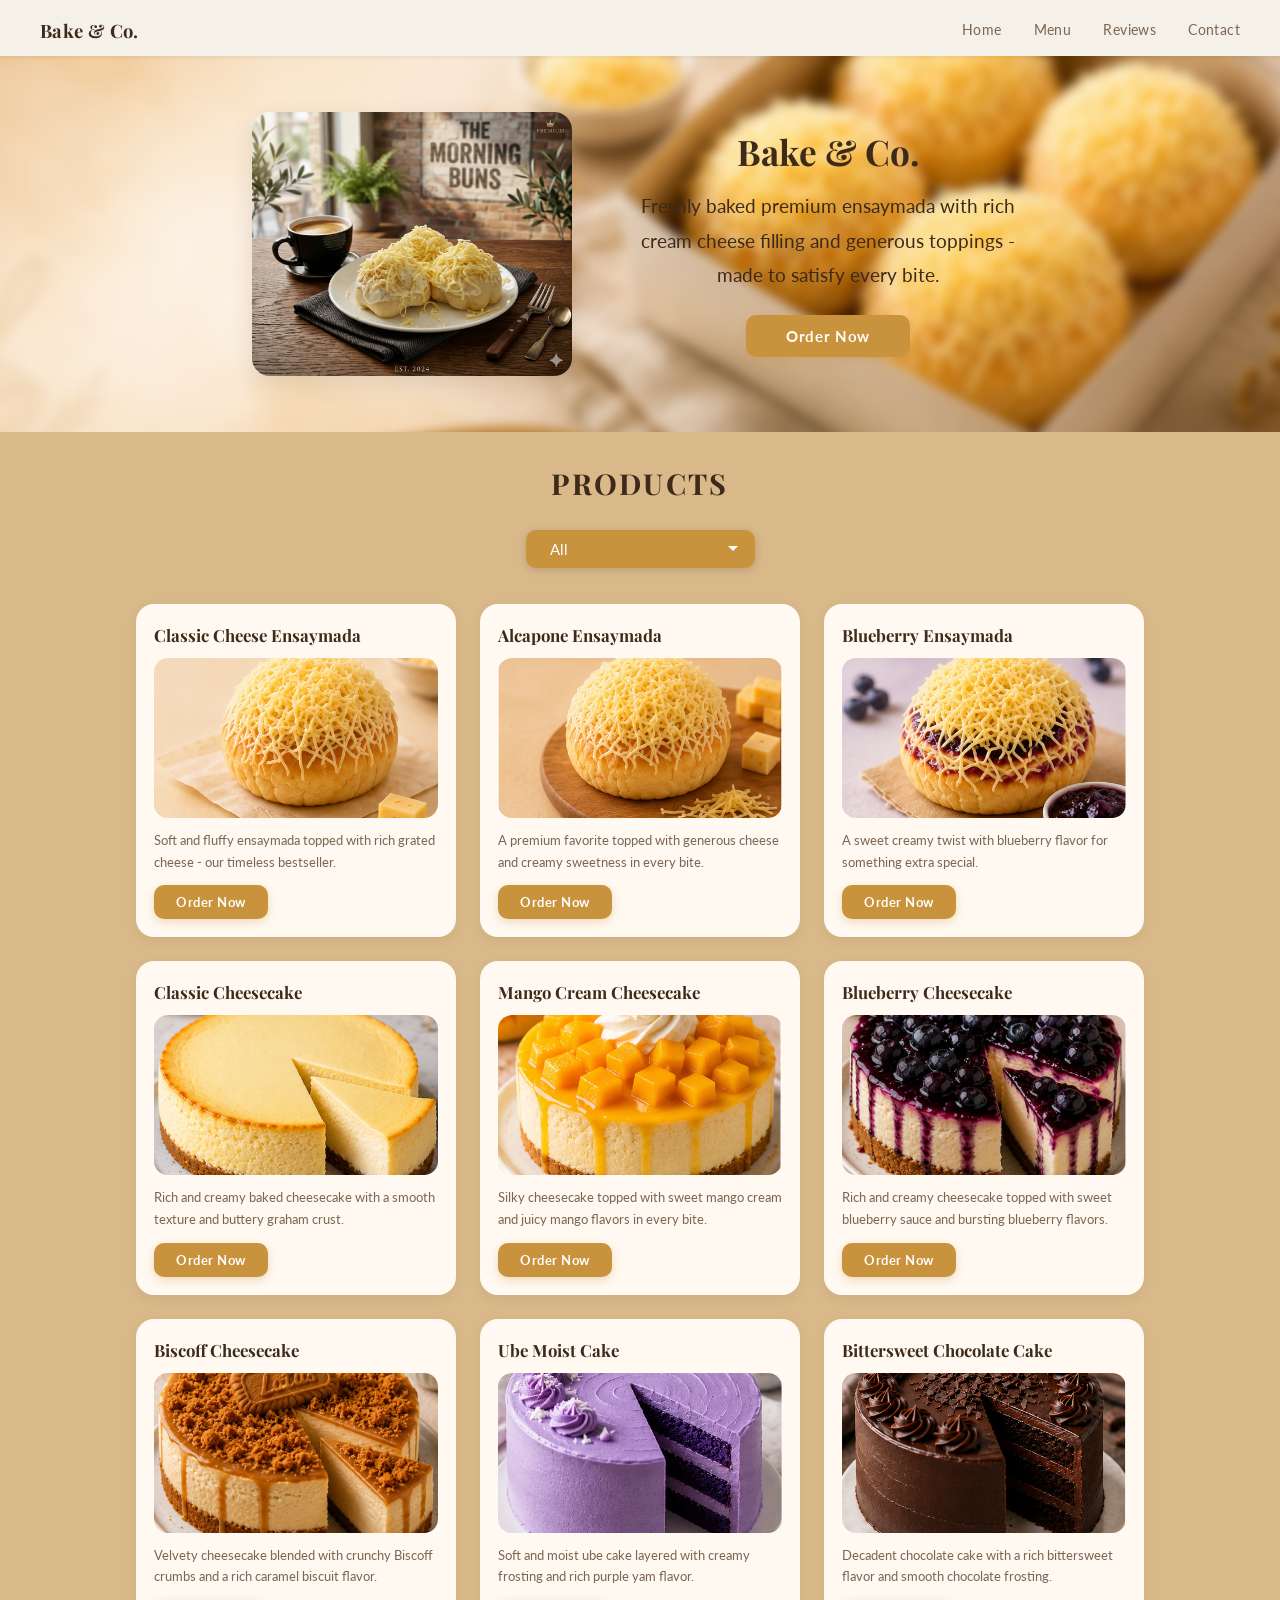
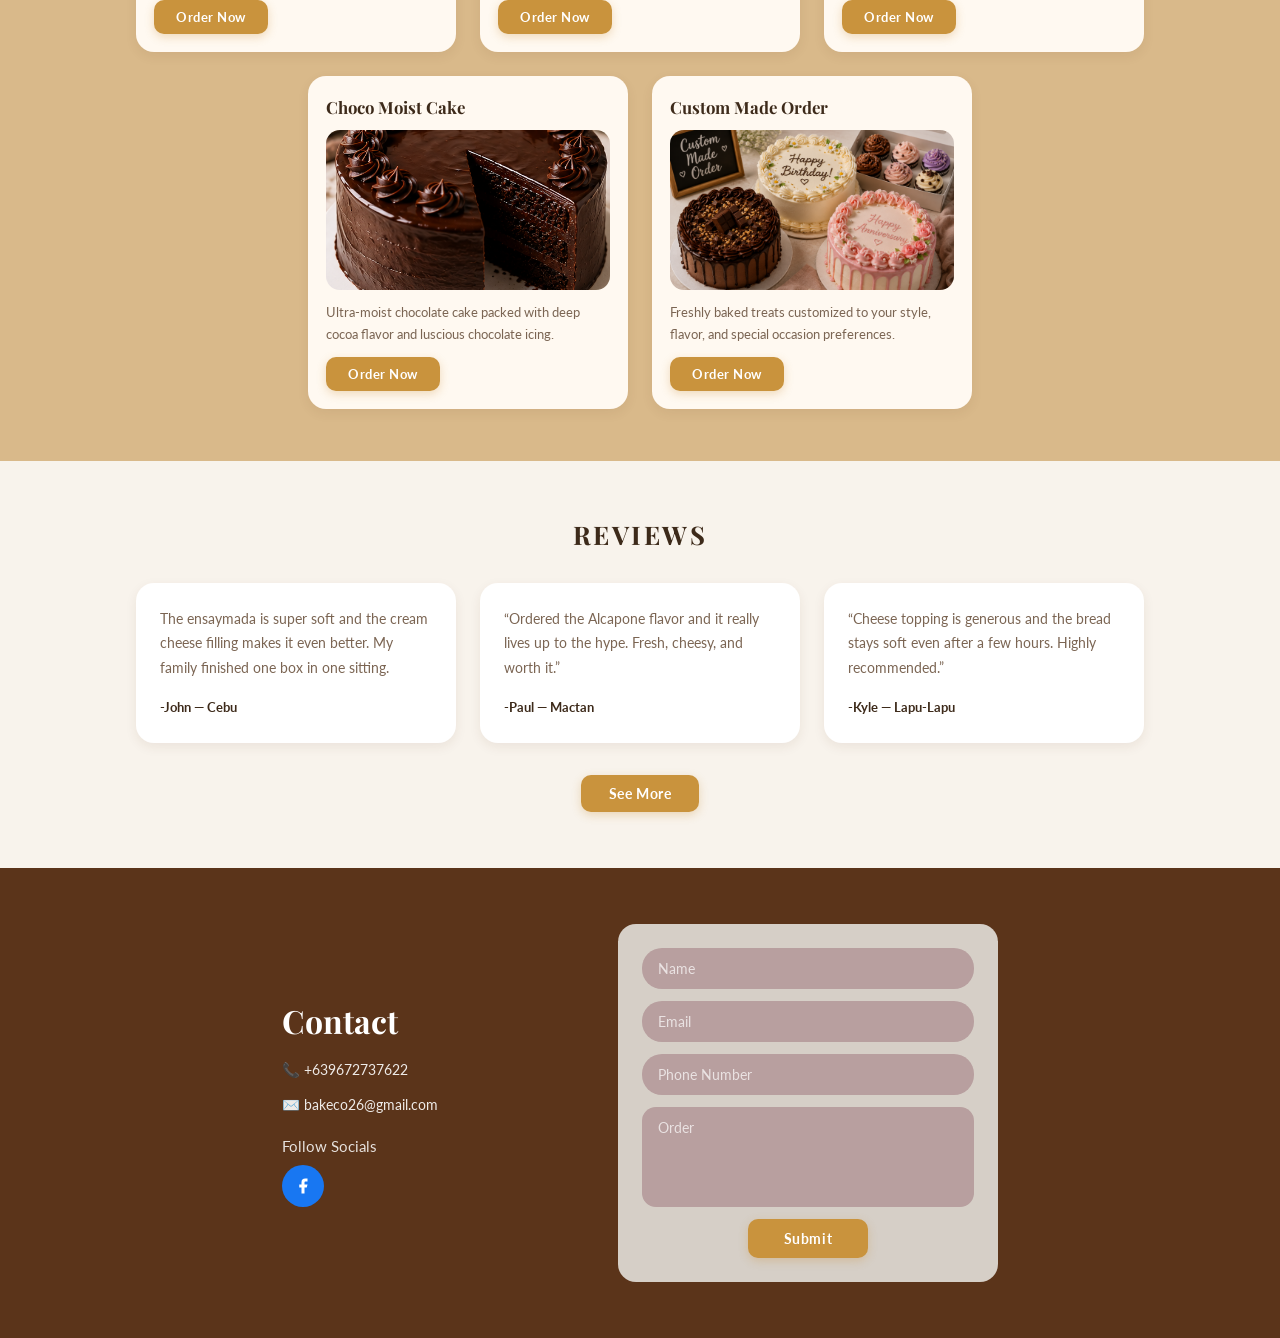
==== Front-End/index.html @ c80325d2 "Order system is now officially done and next thing to do is the admin page" ====
<!DOCTYPE html>
<html lang="en">
<head>
    <meta charset="UTF-8">
    <meta name="viewport" content="width=device-width, initial-scale=1.0">
    <link rel="stylesheet" href="../Front-End/src/styles/main-style.css">
    <title>Bake & Co.</title>
</head>
<body>
    <nav>
        <h1><a href="">Bake & Co.</a></h1>
        <ul id="navMenu">
            <li><a href="#main-section">Home</a></li>
            <li><a href="#products-section">Menu</a></li>
            <li><a href="#review-section">Reviews</a></li>
            <li><a href="#contact-section">Contact</a></li>
        </ul>
        <button class="nav-hamburger" id="navToggle" aria-label="Open menu">&#9776;</button>
    </nav>
    <div class="nav-overlay" id="navOverlay"></div>

    <section id="main-section" class="Hero">
        <div class="left-side">
            <img src="../Front-End/src/img/picture1.jpg" alt="Ensaimada-Bread">
        </div>
        <div class="right-side">
            <h1>Bake & Co.</h1>
            <p>Freshly baked premium ensaymada with rich cream cheese filling and generous toppings - made to satisfy every bite.</p>
            <button><a href="#contact-section">Order Now</a></button>
        </div>
    </section>

<section id="products-section" class="products">
<div class="tab"><h1>PRODUCTS</h1></div>

  <!-- Category Filter Buttons -->
<div class="category-filters">
  <select id="categorySelect">
    <option value="all">All</option>
    <option value="pastries">Sweet Breads / Pastries</option>
    <option value="cheese">Cheese Cakes</option>
    <option value="moist">Moist Cakes</option>
    <option value="custom-made">Custom Made Order</option>
    <!--- for future category
    <option value="breads">Breads</option>
    --->
  </select>
</div>

  <div class="products-inner">

    <!-- ENSAYMADA -->
    <div class="card" data-category="pastries">
      <h2>Classic Cheese Ensaymada</h2>
      <img src="../Front-End/src/img/product1.png" alt="Classic Cheese">
      <p>Soft and fluffy ensaymada topped with rich grated cheese - our timeless bestseller.</p>
      <button><a href="#contact-section">Order Now</a></button>
    </div>
    <div class="card" data-category="pastries">
      <h2>Alcapone Ensaymada</h2>
      <img src="../Front-End/src/img/product2.png" alt="Alcapone">
      <p>A premium favorite topped with generous cheese and creamy sweetness in every bite.</p>
      <button><a href="#contact-section">Order Now</a></button>
    </div>
    <div class="card" data-category="pastries">
      <h2>Blueberry Ensaymada</h2>
      <img src="../Front-End/src/img/product3.png" alt="Blueberry">
      <p>A sweet creamy twist with blueberry flavor for something extra special.</p>
      <button><a href="#contact-section">Order Now</a></button>
    </div>

    <!-- CHEESE CAKES -->
<div class="card" data-category="cheese">
  <h2>Classic Cheesecake</h2>
  <img src="../Front-End/src/img/product4.png" alt="Classic Cheesecake">
  <p>Rich and creamy baked cheesecake with a smooth texture and buttery graham crust.</p>
  <button><a href="#contact-section">Order Now</a></button>
</div>

<div class="card" data-category="cheese">
  <h2>Mango Cream Cheesecake</h2>
  <img src="../Front-End/src/img/product5.png" alt="Mango Cream Cheesecake">
  <p>Silky cheesecake topped with sweet mango cream and juicy mango flavors in every bite.</p>
  <button><a href="#contact-section">Order Now</a></button>
</div>

<div class="card" data-category="cheese">
  <h2>Blueberry Cheesecake</h2>
  <img src="../Front-End/src/img/product9.png" alt="Blueberry Cheesecake">
  <p>Rich and creamy cheesecake topped with sweet blueberry sauce and bursting blueberry flavors.</p>
  <button><a href="#contact-section">Order Now</a></button>
</div>

<div class="card" data-category="cheese">
  <h2>Biscoff Cheesecake</h2>
  <img src="../Front-End/src/img/product10.png" alt="Biscoff Cheesecake">
  <p>Velvety cheesecake blended with crunchy Biscoff crumbs and a rich caramel biscuit flavor.</p>
  <button><a href="#contact-section">Order Now</a></button>
</div>

<!-- MOIST CAKES -->
<div class="card" data-category="moist">
  <h2>Ube Moist Cake</h2>
  <img src="../Front-End/src/img/product6.png" alt="Ube Moist">
  <p>Soft and moist ube cake layered with creamy frosting and rich purple yam flavor.</p>
  <button><a href="#contact-section">Order Now</a></button>
</div>

<div class="card" data-category="moist">
  <h2>Bittersweet Chocolate Cake</h2>
  <img src="../Front-End/src/img/product7.png" alt="Bittersweet Chocolate">
  <p>Decadent chocolate cake with a rich bittersweet flavor and smooth chocolate frosting.</p>
  <button><a href="#contact-section">Order Now</a></button>
</div>

<div class="card" data-category="moist">
  <h2>Choco Moist Cake</h2>
  <img src="../Front-End/src/img/product8.png" alt="Choco Moist">
  <p>Ultra-moist chocolate cake packed with deep cocoa flavor and luscious chocolate icing.</p>
  <button><a href="#contact-section">Order Now</a></button>
</div>
    

<!-- CUSTOM MADE ORDER -->
<div class="card" data-category="custom-made">
    <h2>Custom Made Order</h2>
    <img src="../Front-End/src/img/product11.png" alt="Choco Chip">
    <p>Freshly baked treats customized to your style, flavor, and special occasion preferences.</p>
    <button><a href="#contact-section">Order Now</a></button>
</div>
    

    <!-- BREADS
    <div class="card" data-category="breads">
      <h2>Spanish Bread</h2>
      <img src="/src/img/bread1.png" alt="Spanish Bread">
      <p>Rolled soft bread filled with a sweet buttery breadcrumb filling inside.</p>
      <button><a href="#contact-section">Order Now</a></button>
    </div>
    <div class="card" data-category="breads">
      <h2>Tasty Loaf</h2>
      <img src="/src/img/bread2.png" alt="Tasty Loaf">
      <p>Soft white sandwich loaf, perfect for toasting or filling with your favorites.</p>
      <button><a href="#contact-section">Order Now</a></button>
    </div>
    <div class="card" data-category="breads">
      <h2>Monay</h2>
      <img src="/src/img/bread3.png" alt="Monay">
      <p>Dense, slightly sweet Filipino bread with a firm crust and soft interior.</p>
      <button><a href="#contact-section">Order Now</a></button>
    </div>
    <div class="card" data-category="breads">
      <h2>Pan de Coco</h2>
      <img src="/src/img/bread4.png" alt="Pan de Coco">
      <p>Soft rolls stuffed with sweetened shredded coconut filling — a classic treat.</p>
      <button><a href="#contact-section">Order Now</a></button>
    </div>
    <div class="card" data-category="breads">
      <h2>Putok</h2>
      <img src="/src/img/bread5.png" alt="Putok">
      <p>Star-shaped sugar-topped bread rolls with a slightly crispy sweet crust.</p>
      <button><a href="#contact-section">Order Now</a></button>
    </div>
    -->

  </div>
</section>

    <section id="review-section" class="reviews">
        <h1>Reviews</h1>
        <div class="reviews-inner">
            <div class="box">
                <p>The ensaymada is super soft and the cream cheese filling makes it even better. My family finished one box in one sitting.</p>
                <p>-John — Cebu</p>
            </div>
            <div class="box">
                <p>“Ordered the Alcapone flavor and it really lives up to the hype. Fresh, cheesy, and worth it.”</p>
                <p>-Paul — Mactan</p>
            </div>
            <div class="box">
                <p>“Cheese topping is generous and the bread stays soft even after a few hours. Highly recommended.”</p>
                <p>-Kyle — Lapu-Lapu</p>
            </div>
        </div>
        <button><a href="https://www.facebook.com/profile.php?id=61567567501151&sk=reviews_given">See More</a></button>
    </section>

    <section id="contact-section" class="contact">
        <div class="contact-info">
            <h2>Contact</h2>
            <p>📞 +639672737622</p>
            <p>✉️ bakeco26@gmail.com</p>
            <h3>Follow Socials</h3>
            <a href="https://www.facebook.com/profile.php?id=61567567501151" class="fb-icon">
                <svg xmlns="http://www.w3.org/2000/svg" width="18" height="18" viewBox="0 0 24 24" fill="white">
                    <path d="M18 2h-3a5 5 0 0 0-5 5v3H7v4h3v8h4v-8h3l1-4h-4V7a1 1 0 0 1 1-1h3z"/>
                </svg>
            </a>
        </div>

        <div class="contact-form-wrapper" >
            <form class="contact-form" method="POST">
                <input type="text"  name="name" placeholder="Name"/>
                <input type="email" name="email" placeholder="Email"/>
                <input type="number" name="number" placeholder="Phone Number"/>
                <textarea name="message" placeholder="Order" rows="4"></textarea>
                <button type="submit">Submit</button>
            </form>
        </div>
    </section>

    <script src="../Front-End/src/js/phone-nav-script.js"></script>
    <script src="../Front-End/src/js/multi-prod-script.js"></script>
    <script src="../Front-End/src/js/contact-script.js"></script>

</body>
</html>
---- Front-End/src/styles/main-style.css ----
/* ===== IMPORT FONTS ===== */
@import url('https://fonts.googleapis.com/css2?family=Playfair+Display:wght@400;600;700&family=Lato:wght@300;400;700&display=swap');

/* ===== CSS VARIABLES ===== */
:root {
  --nav-bg:        #F5F0E8;
  --hero-bg:       #E8D7BF;
  --products-bg:   #D9B98A;
  --reviews-bg:    #F8F3EC;
  --contact-bg:    #5B341A;
  --accent:        #C9933D;
  --accent-hover:  #A9742E;
  --white:         #FFFFFF;
  --card-bg:       #FFF9F1;
  --text-dark:     #3D2A1A;
  --text-muted:    #7B6553;
  --text-light:    #FDF8F1;
  --font-heading:  'Playfair Display', Georgia, serif;
  --font-body:     'Lato', sans-serif;
  --radius:        10px;
  --radius-lg:     18px;
  --shadow-sm:     0 4px 12px rgba(91,52,26,0.08);
  --shadow-md:     0 8px 24px rgba(91,52,26,0.14);
  --transition:    .28s ease;
}

/* ===== RESET ===== */
*, *::before, *::after {
  box-sizing: border-box;
  margin: 0;
  padding: 0;
  scroll-behavior: smooth;
}

body {
  background: var(--white);
  color: var(--text-dark);
  font-family: var(--font-body);
}

/* ============================================================
   NAV
   ============================================================ */
nav {
  background: var(--nav-bg);
  height: 56px;
  display: flex;
  align-items: center;
  justify-content: space-between;
  padding: 0 40px;
  box-shadow: 0 1px 5px rgba(0,0,0,.08);
  position: sticky;
  top: 0;
  z-index: 999;
}

nav h1 a {
  font-family: var(--font-heading);
  font-size: 1.15rem;
  font-weight: 700;
  color: var(--text-dark);
  text-decoration: none;
  letter-spacing: .02em;
}

nav ul {
  list-style: none;
  display: flex;
  gap: 32px;
}

nav ul li a {
  text-decoration: none;
  font-size: .85rem;
  color: var(--text-muted);
  letter-spacing: .03em;
  position: relative;
  transition: color var(--transition);
}

nav ul li a::after {
  content: '';
  position: absolute;
  bottom: -3px; left: 0;
  width: 0; height: 1.5px;
  background: var(--accent);
  transition: width var(--transition);
}

nav ul li a:hover { color: var(--accent); }
nav ul li a:hover::after { width: 100%; }

/* Hamburger — hidden on desktop */
.nav-hamburger {
  display: none;
  background: none;
  border: 1.5px solid var(--text-muted);
  border-radius: 6px;
  width: 36px;
  height: 36px;
  font-size: 1.1rem;
  cursor: pointer;
  color: var(--text-dark);
  align-items: center;
  justify-content: center;
  box-shadow: none;
  transition: background var(--transition);
}
.nav-hamburger:hover { background: rgba(0,0,0,0.06); transform: none; }

/* Overlay */
.nav-overlay {
  display: none;
  position: fixed;
  inset: 0;
  background: rgba(0,0,0,0.22);
  z-index: 998;
}
.nav-overlay.open { display: block; }

/* Close button — hidden by default */
.nav-close-item { display: none; }
#navClose { display: none; }

@keyframes slideIn {
  from { transform: translateX(100%); opacity: 0; }
  to   { transform: translateX(0);    opacity: 1; }
}

/* ============================================================
   SHARED BUTTON
   ============================================================ */
button {
  display: inline-block;
  background: var(--accent);
  color: var(--white);
  font-family: var(--font-body);
  font-size: .88rem;
  font-weight: 700;
  letter-spacing: .04em;
  padding: 10px 28px;
  border: none;
  border-radius: var(--radius);
  cursor: pointer;
  box-shadow: 0 3px 10px rgba(201,147,61,.30);
  transition: background var(--transition), transform var(--transition), box-shadow var(--transition);
}

button a {
  color: var(--white);
  text-decoration: none;
}

button:hover {
  background: var(--accent-hover);
  transform: translateY(-2px);
  box-shadow: 0 5px 16px rgba(169,116,46,.40);
}

button:active { transform: translateY(0); }

/* ============================================================
   HERO SECTION
   ============================================================ */
.Hero {
  position: relative;
  overflow: hidden;

  display: flex;
  flex-direction: row;
  align-items: center;
  justify-content: center;
  gap: 56px;
  padding: 56px 48px;
}

.Hero::before {
  content: "";
  position: absolute;
  inset: 0;
  background-image: url("../img/background.png");
  background-size: cover;
  background-position: center;
  filter: blur(5px);
  transform: scale(1.1);
  z-index: 0;
}

.Hero > * {
  position: relative;
  z-index: 1;
}

.Hero .left-side {
  flex-shrink: 0;
  width: 320px;
  border-radius: var(--radius-lg);
  overflow: hidden;
  box-shadow: var(--shadow-md);
}

.Hero .left-side img {
  width: 100%;
  height: 100%;
  display: block;
  object-fit: cover;
}

.Hero .right-side {
  max-width: 400px;
  display: flex;
  flex-direction: column;
  align-items: center;
  text-align: center;
  gap: 16px;
}

.Hero .right-side h1 {
  font-family: var(--font-heading);
  font-size: 2.2rem;
  font-weight: 700;
  color: var(--text-dark);
  line-height: 1.2;
}

.Hero .right-side p {
  font-size: 1.2rem;
  line-height: 1.8;
  color: var(--text-dark);
}

.Hero .right-side button {
  padding: 12px 40px;
  margin-top: 6px;
  font-size: .95rem;
}

/* ============================================================
   PRODUCTS SECTION
   ============================================================ */
.products {
  background: var(--products-bg);
  padding: 0 32px 52px;
  display: flex;
  flex-direction: column;
  align-items: center;
  gap: 28px;
}

.tab h1 {
  margin-top: 2rem;
  font-family: var(--font-heading);
  font-size: 1.8rem;
  font-weight: 700;
  letter-spacing: .08em;
  color: var(--text-dark);
}

.products-inner {
  display: flex;
  flex-direction: row;
  justify-content: center;
  gap: 24px;
  flex-wrap: wrap;
  width: 100%;
  max-width: 1040px;
}

.card {
  background: var(--card-bg);
  border-radius: var(--radius-lg);
  padding: 20px 18px 18px;
  box-shadow: var(--shadow-sm);
  display: flex;
  flex-direction: column;
  gap: 12px;
  flex: 1 1 260px;        /* auto-wraps when container is too narrow */
  max-width: 320px;
  transition: transform var(--transition), box-shadow var(--transition);
}

.card:hover {
  transform: translateY(-4px);
  box-shadow: var(--shadow-md);
}

.card img {
  width: 100%;
  height: 160px;
  object-fit: cover;
  border-radius: calc(var(--radius-lg) - 4px);
}

.card h2 {
  font-family: var(--font-heading);
  font-size: 1.05rem;
  font-weight: 700;
  color: var(--text-dark);
}

.card p {
  font-size: .82rem;
  line-height: 1.65;
  color: var(--text-muted);
  flex: 1;
}

.card button {
  align-self: flex-start;
  font-size: .82rem;
  padding: 9px 22px;
}

/* Category filter buttons */
.category-filters {
  display: flex;
  justify-content: center;
  margin-bottom: 8px;
}

#categorySelect {
  appearance: none;
  -webkit-appearance: none;
  background: var(--accent, #c8953a);
  color: #fff;
  border: none;
  border-radius: 10px;
  padding: 10px 48px 10px 24px;
  font-size: 0.95rem;
  font-family: var(--font-body);
  cursor: pointer;
  background-image: url("data:image/svg+xml,%3Csvg xmlns='http://www.w3.org/2000/svg' width='12' height='12' viewBox='0 0 12 12'%3E%3Cpath fill='white' d='M6 8L1 3h10z'/%3E%3C/svg%3E");
  background-repeat: no-repeat;
  background-position: right 16px center;
  outline: none;
  box-shadow: 0 2px 8px rgba(0,0,0,0.15);
  transition: background 0.2s;
}

.card.hidden {
  display: none;
}

#categorySelect:hover {
  background-color: var(--accent-dark, #b07d2e);
}

#categorySelect option {
  background: #fff;
  color: var(--text-dark, #333);
}

/* ============================================================
   REVIEWS SECTION
   ============================================================ */
.reviews {
  background: var(--reviews-bg);
  padding: 56px 24px;
  display: flex;
  flex-direction: column;
  align-items: center;
  gap: 32px;
}

.reviews h1 {
  font-family: var(--font-heading);
  font-size: 1.6rem;
  font-weight: 700;
  letter-spacing: .1em;
  text-transform: uppercase;
  color: var(--text-dark);
}

.reviews-inner {
  display: flex;
  flex-direction: row;
  gap: 24px;
  justify-content: center;
  flex-wrap: wrap;
  width: 100%;
  max-width: 1040px;
}

.box {
  background: var(--white);
  border-radius: var(--radius-lg);
  flex: 1 1 240px;        /* auto-wraps when container is too narrow */
  max-width: 320px;
  padding: 24px;
  box-shadow: var(--shadow-sm);
  display: flex;
  flex-direction: column;
  gap: 16px;
}

.box p {
  font-size: .85rem;
  line-height: 1.78;
  color: var(--text-muted);
}

.box p:last-child {
  font-weight: 700;
  font-size: .82rem;
  color: var(--text-dark);
  margin-top: auto;
}

/* ============================================================
   CONTACT SECTION
   ============================================================ */
.contact {
  width: 100%;
  background: var(--contact-bg);
  padding: 56px 48px;
  display: flex;
  justify-content: center;
  align-items: center;
  gap: 56px;
  flex-wrap: wrap;
}

.contact-info {
  flex: 1;
  min-width: 200px;
  max-width: 280px;
  color: var(--white);
  display: flex;
  flex-direction: column;
  gap: 10px;
}

.contact-info h2 {
  font-family: var(--font-heading);
  font-size: 2rem;
  font-weight: 700;
  margin-bottom: 6px;
}

.contact-info p {
  font-size: .9rem;
  line-height: 1.7;
  opacity: .9;
  display: flex;
  align-items: center;
  gap: 8px;
}

.contact-info h3 {
  font-family: var(--font-body);
  font-size: .95rem;
  font-weight: 400;
  margin-top: 10px;
  opacity: .85;
}

.fb-icon {
  width: 42px;
  height: 42px;
  border-radius: 50%;
  background: #1877f2;
  display: flex;
  justify-content: center;
  align-items: center;
  text-decoration: none;
  box-shadow: none;
  transition: background var(--transition), transform var(--transition);
}

.fb-icon:hover { background: #145dbf; transform: scale(1.1); }
.fb-icon svg { fill: white; }

.contact-form-wrapper {
  flex: 1;
  min-width: 260px;
  max-width: 380px;
  background: #d6cfc7;
  border-radius: var(--radius-lg);
  padding: 24px;
}

.contact-form {
  display: flex;
  flex-direction: column;
  gap: 12px;
}

.contact-form input,
.contact-form textarea {
  width: 100%;
  border: none;
  outline: none;
  background: #b89f9f;
  color: var(--white);
  padding: 12px 16px;
  border-radius: 20px;
  font-family: var(--font-body);
  font-size: .88rem;
  transition: background var(--transition), box-shadow var(--transition);
  resize: none;
}

.contact-form input::placeholder,
.contact-form textarea::placeholder { color: rgba(255,255,255,.7); }

.contact-form input:focus,
.contact-form textarea:focus {
  background: #c9aeae;
  box-shadow: 0 0 0 2px var(--accent);
}

.contact-form textarea {
  border-radius: 14px;
  height: 100px;
}

.contact-form button {
  align-self: center;
  padding: 11px 36px;
  font-size: .9rem;
}

/* ============================================================
   RESPONSIVE — TABLET (max-width: 860px)
   ============================================================ */
@media (max-width: 860px) {
  /* Hero stacks */
  .Hero {
    flex-direction: column;
    padding: 40px 32px;
    gap: 28px;
  }

  .Hero .left-side {
    width: 100%;
    max-width: 420px;
  }

  .Hero .right-side { max-width: 100%; }

  /* Products: flex: 1 1 260px handles wrapping automatically */
  .products { padding: 0 24px 40px; }

  /* Reviews: flex: 1 1 240px handles wrapping automatically */
  .reviews { padding: 40px 20px; }

  /* Contact stacks */
  .contact {
    flex-direction: column;
    padding: 40px 32px;
    gap: 32px;
    align-items: flex-start;
  }

  .contact-info { max-width: 100%; }
  .contact-form-wrapper { max-width: 100%; width: 100%; }
}

/* ============================================================
   RESPONSIVE — MOBILE (max-width: 480px)
   ============================================================ */
@media (max-width: 480px) {
  /* Nav */
  nav { padding: 0 18px; }
  .nav-hamburger { display: flex; }

  nav ul {
    display: none;
    flex-direction: column;
    gap: 0;
    position: fixed;
    top: 0; right: 0;
    height: 100dvh;
    width: 220px;
    background: var(--nav-bg);
    z-index: 999;
    padding: 16px 24px 24px;
    box-shadow: -4px 0 24px rgba(0,0,0,0.12);
    animation: slideIn 0.22s ease;
  }

  nav ul.open { display: flex; }

  nav ul li a {
    display: block;
    padding: 14px 0;
    font-size: 1rem;
    border-bottom: 1px solid rgba(0,0,0,0.06);
    color: var(--text-dark);
  }

  nav ul li:last-child a { border-bottom: none; }

  .nav-close-item {
    display: flex !important;
    justify-content: flex-end;
    padding: 4px 0 12px;
    border-bottom: 1px solid rgba(0,0,0,0.06);
    margin-bottom: 4px;
  }

  #navClose {
    display: flex !important;
    align-items: center;
    justify-content: center;
    background: none;
    border: 1.5px solid #aaa;
    border-radius: 6px;
    width: 32px;
    height: 32px;
    font-size: 1rem;
    cursor: pointer;
    color: var(--text-dark);
    box-shadow: none;
  }

  /* Hero */
  .Hero { padding: 32px 20px; gap: 20px; }
  .Hero .left-side { max-width: 100%; }
  .Hero .right-side h1 { font-size: 1.6rem; }

  /* Products — go full width per card */
  .products { padding: 0 16px 36px; }

  .card {
    flex: 1 1 100%;
    max-width: 100%;
  }

  .card button { width: 100%; text-align: center; }

  /* Reviews — go full width per box */
  .reviews { padding: 36px 16px; }

  .box {
    flex: 1 1 100%;
    max-width: 100%;
  }

  /* Contact */
  .contact { padding: 36px 20px; align-items: center; }
  .contact-info { min-width: unset; }
  .contact-form-wrapper { min-width: unset; }
}
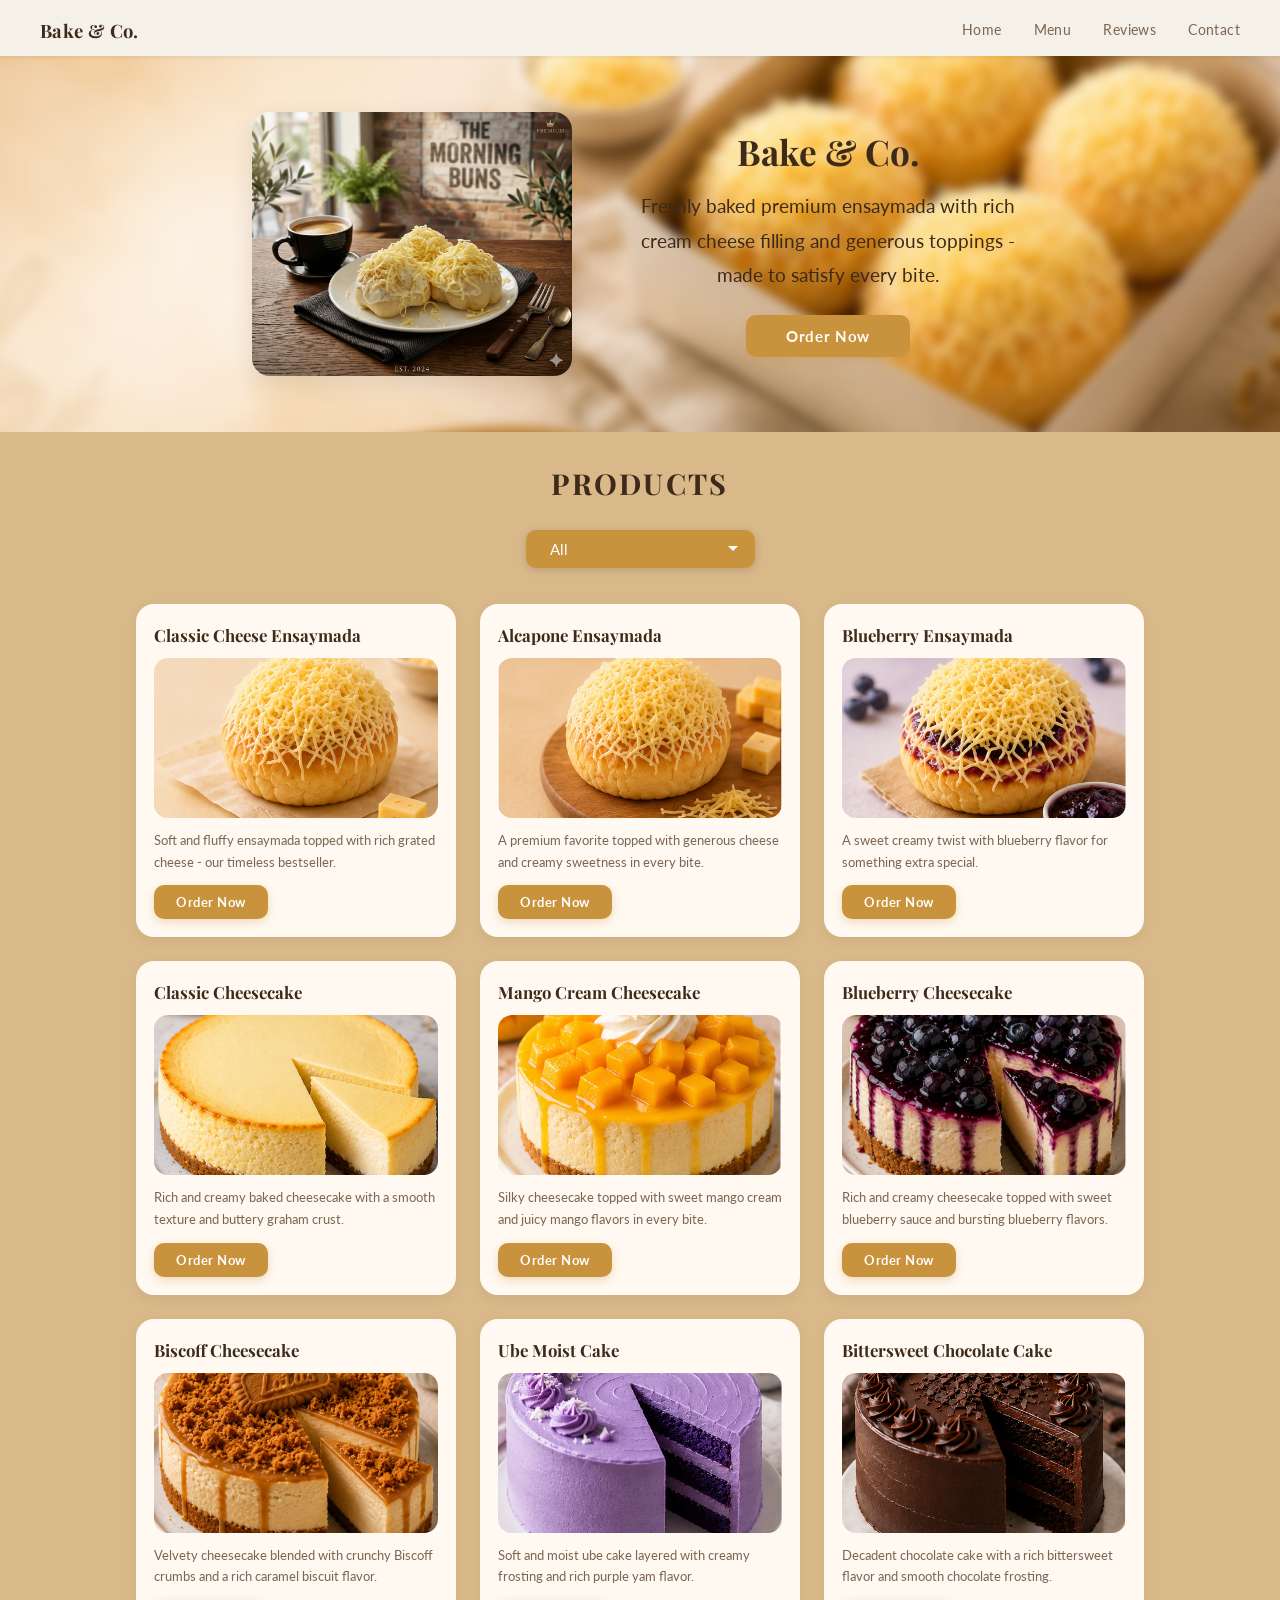
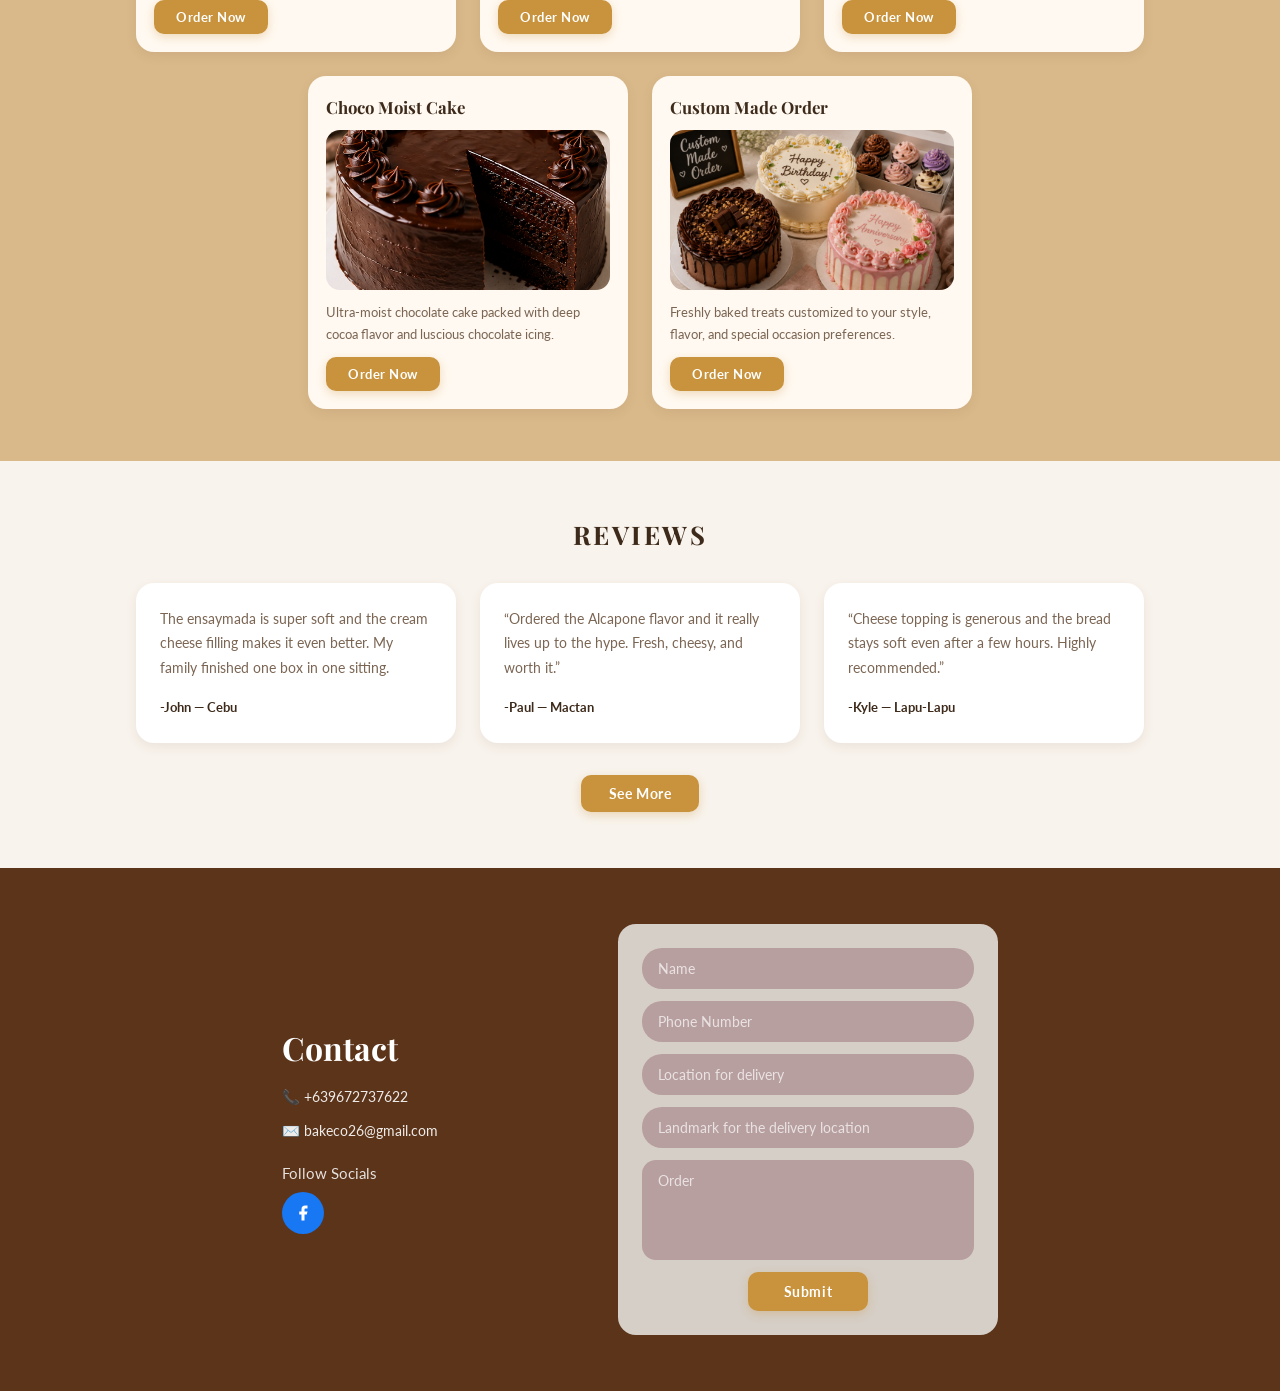
==== commit 9b760540: "Done admin page next feature to be add are updating products, details, and etc." ====
--- a/Front-End/index.html
+++ b/Front-End/index.html
@@ -201,17 +201,18 @@
         <div class="contact-form-wrapper" >
             <form class="contact-form" method="POST">
                 <input type="text"  name="name" placeholder="Name"/>
-                <input type="email" name="email" placeholder="Email"/>
-                <input type="number" name="number" placeholder="Phone Number"/>
+                <input type="tel" name="number" placeholder="Phone Number"/>
+                <input type="text" name="address" placeholder="Location for delivery"/>
+                <input type="text" name="landmark" placeholder="Landmark for the delivery location">
                 <textarea name="message" placeholder="Order" rows="4"></textarea>
                 <button type="submit">Submit</button>
             </form>
         </div>
     </section>
 
-    <script src="../Front-End/src/js/phone-nav-script.js"></script>
-    <script src="../Front-End/src/js/multi-prod-script.js"></script>
-    <script src="../Front-End/src/js/contact-script.js"></script>
+    <script src="../Front-End/src/js/landing-page/phone-nav-script.js"></script>
+    <script src="../Front-End/src/js/landing-page/multi-prod-script.js"></script>
+    <script src="../Front-End/src/js/landing-page/contact-script.js"></script>
 
 </body>
 </html>
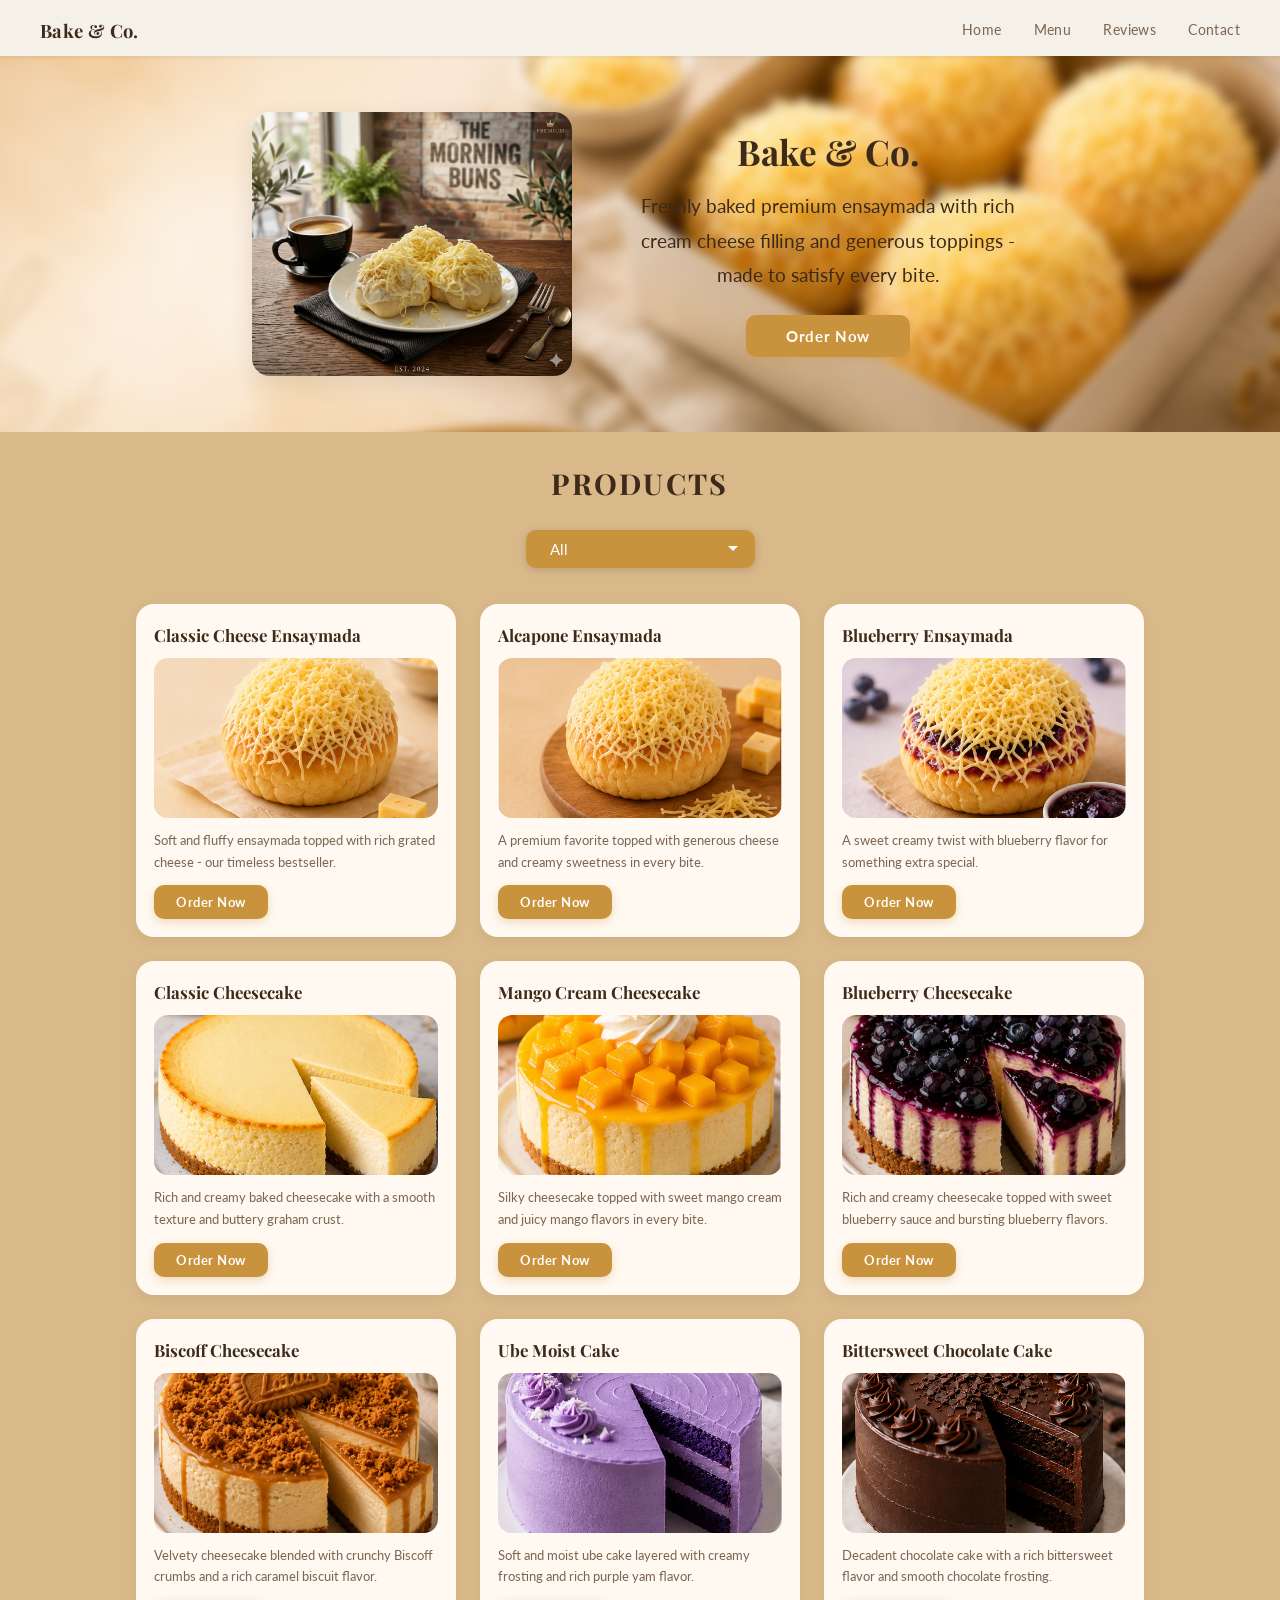
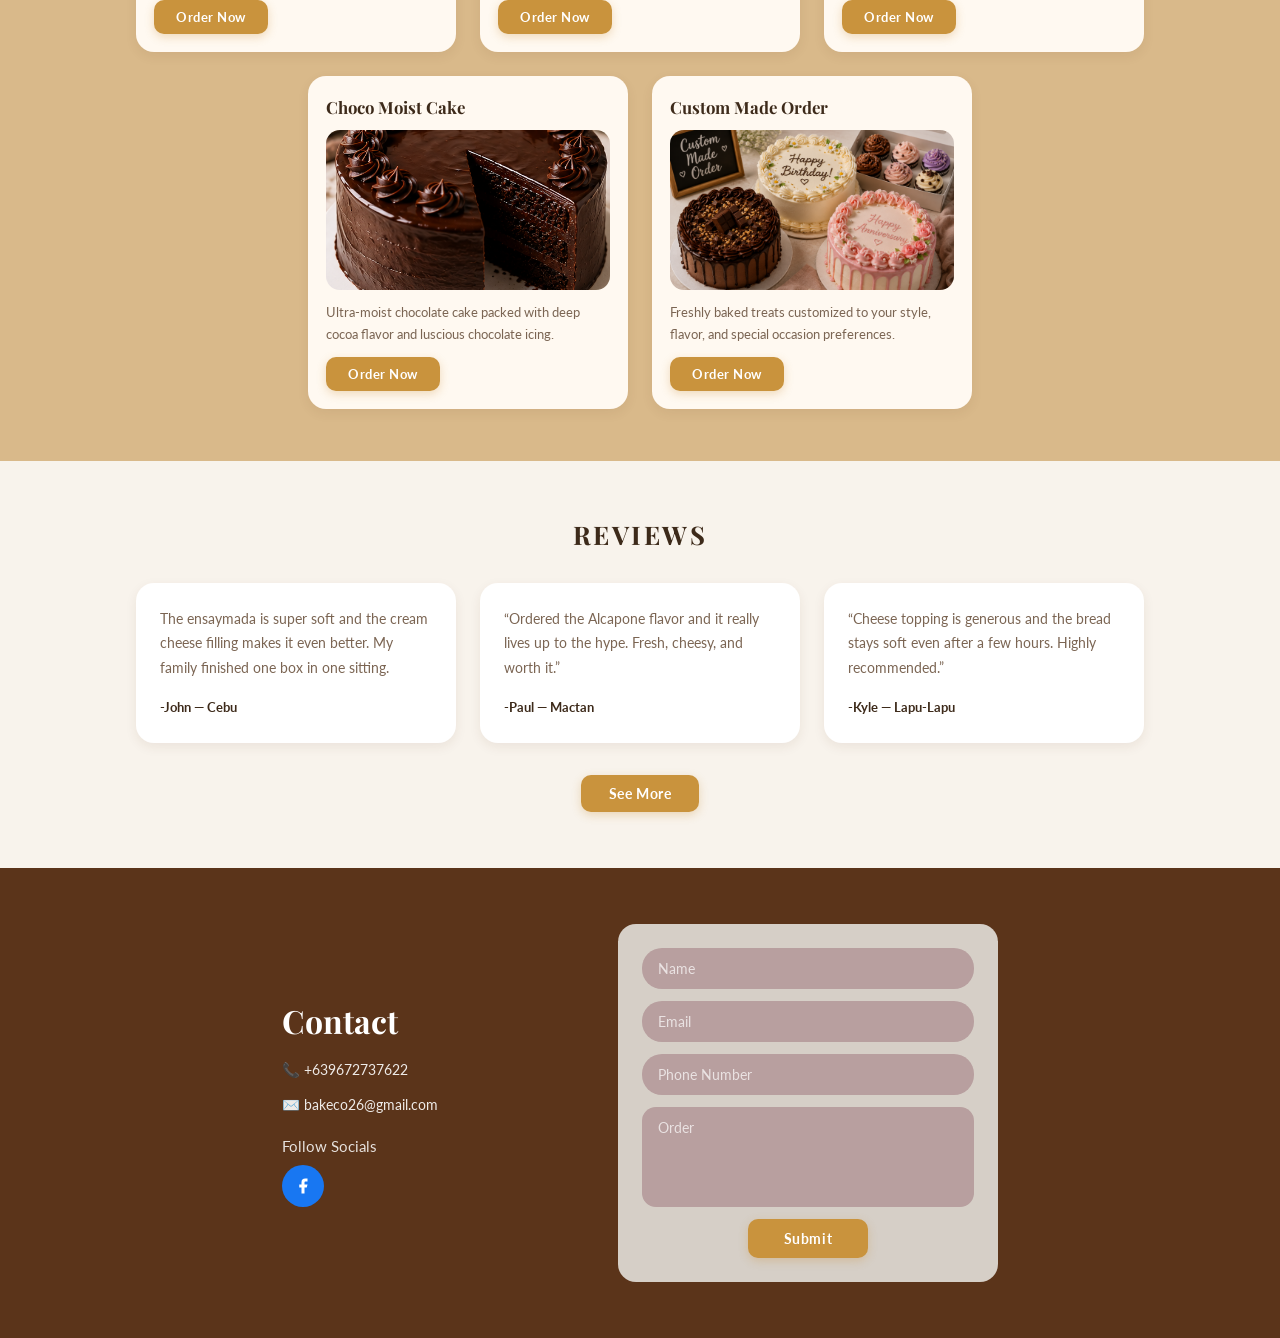
==== commit 4f7ce5d5: "Merge pull request #15 from Derkergaming20/Dexter-Branch Order Sytem Feature" ====
--- a/Front-End/index.html
+++ b/Front-End/index.html
@@ -201,18 +201,17 @@
         <div class="contact-form-wrapper" >
             <form class="contact-form" method="POST">
                 <input type="text"  name="name" placeholder="Name"/>
-                <input type="tel" name="number" placeholder="Phone Number"/>
-                <input type="text" name="address" placeholder="Location for delivery"/>
-                <input type="text" name="landmark" placeholder="Landmark for the delivery location">
+                <input type="email" name="email" placeholder="Email"/>
+                <input type="number" name="number" placeholder="Phone Number"/>
                 <textarea name="message" placeholder="Order" rows="4"></textarea>
                 <button type="submit">Submit</button>
             </form>
         </div>
     </section>
 
-    <script src="../Front-End/src/js/landing-page/phone-nav-script.js"></script>
-    <script src="../Front-End/src/js/landing-page/multi-prod-script.js"></script>
-    <script src="../Front-End/src/js/landing-page/contact-script.js"></script>
+    <script src="../Front-End/src/js/phone-nav-script.js"></script>
+    <script src="../Front-End/src/js/multi-prod-script.js"></script>
+    <script src="../Front-End/src/js/contact-script.js"></script>
 
 </body>
 </html>
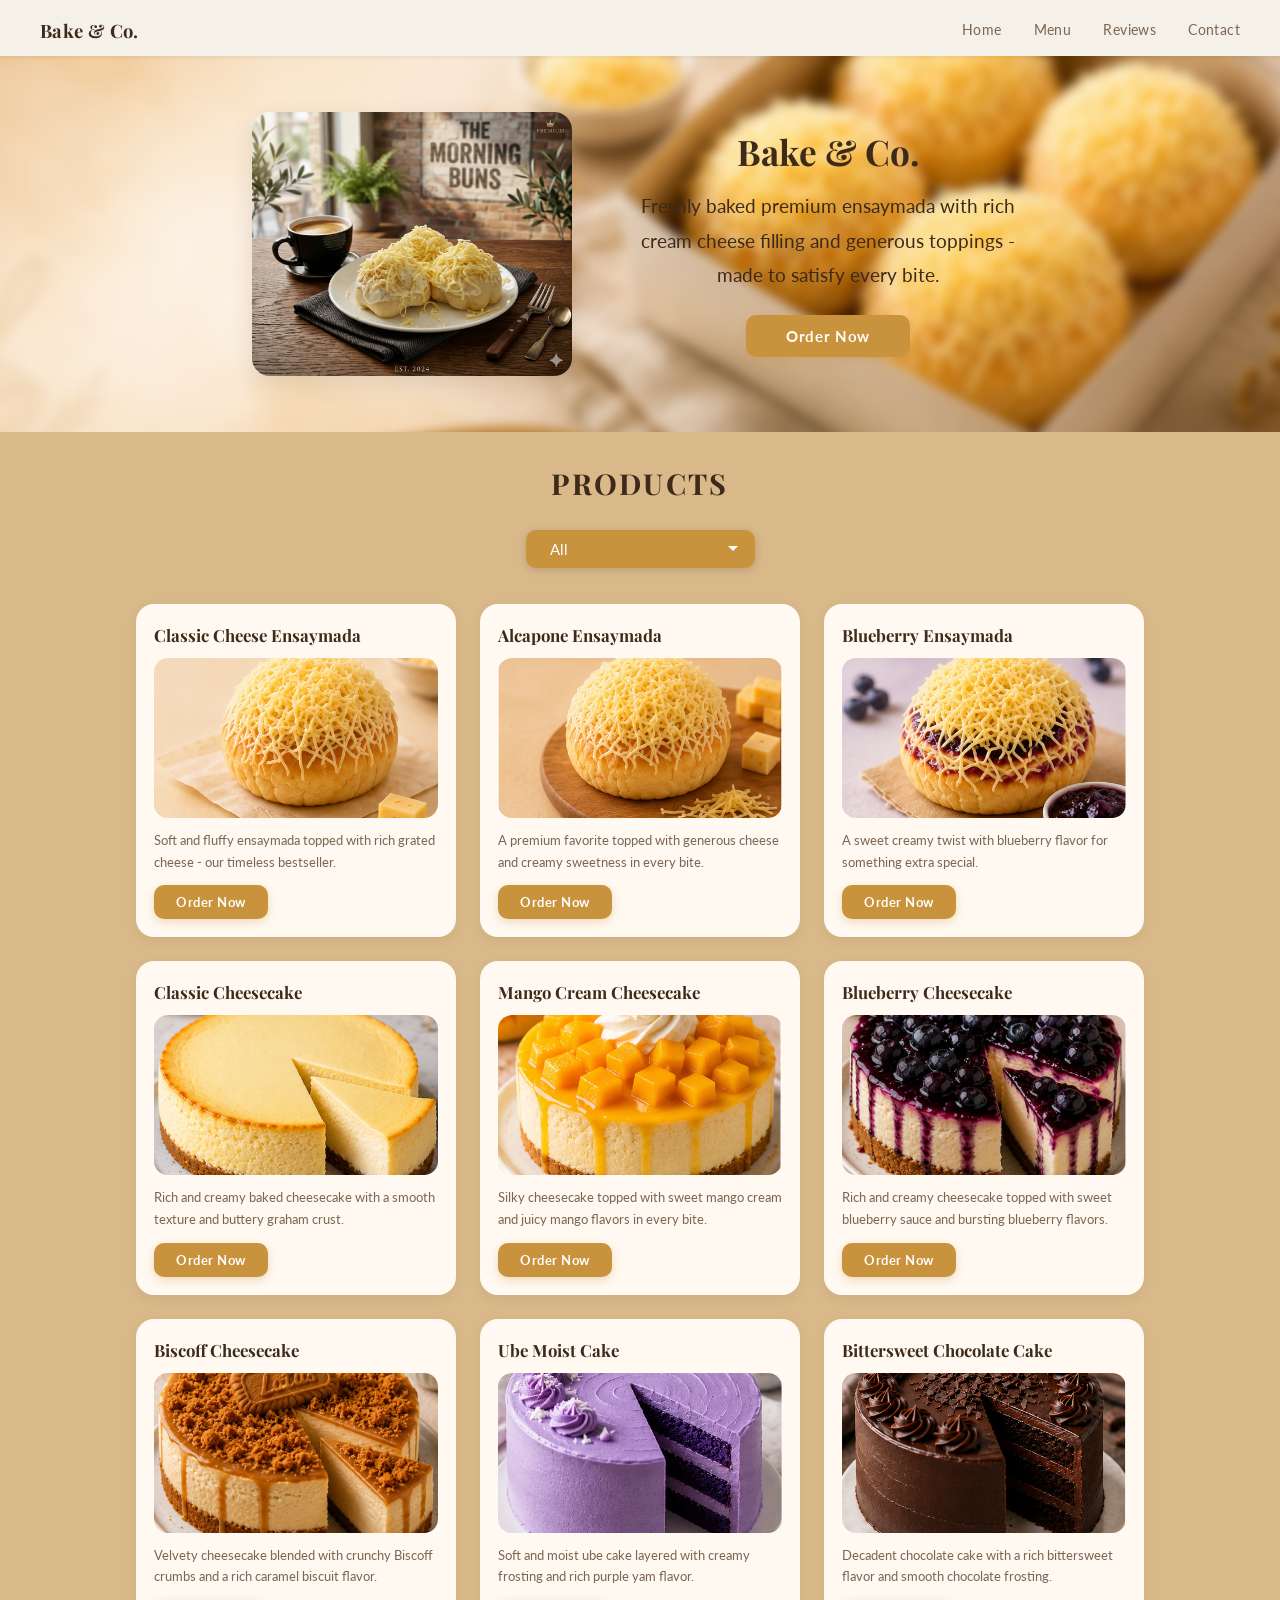
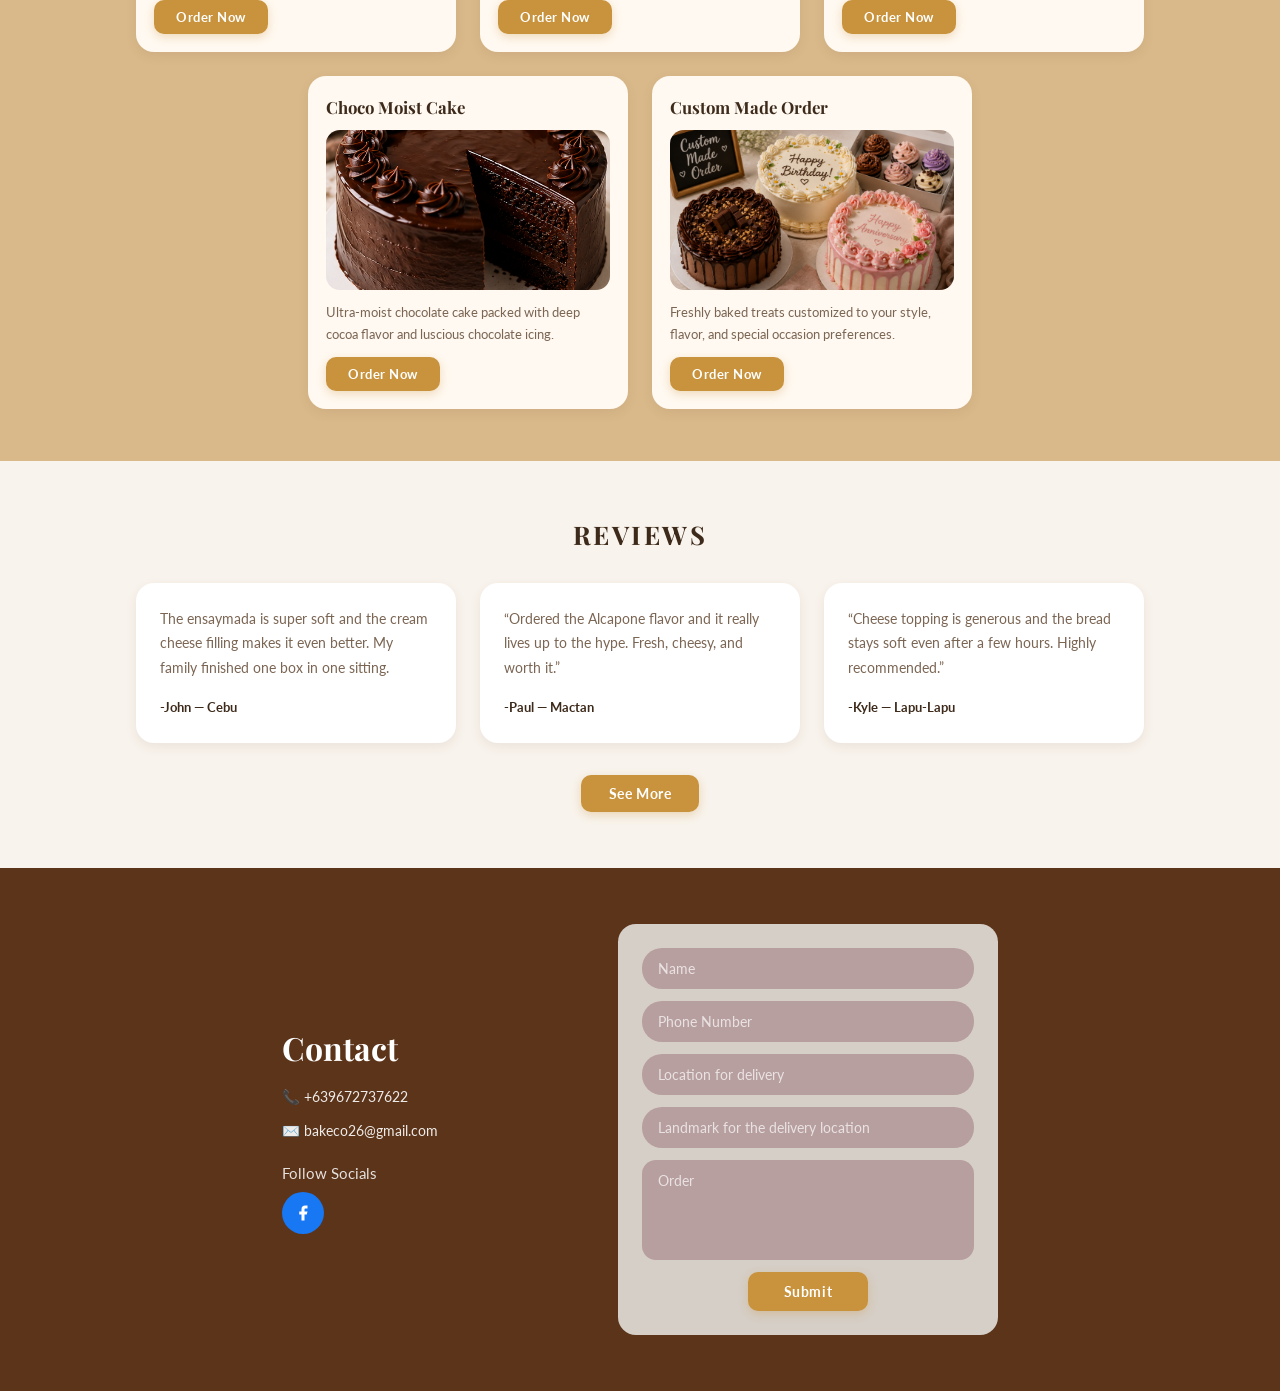
==== commit 89be1357: "Merge pull request #16 from Derkergaming20/Admin-Page Admin Page" ====
--- a/Front-End/index.html
+++ b/Front-End/index.html
@@ -201,17 +201,18 @@
         <div class="contact-form-wrapper" >
             <form class="contact-form" method="POST">
                 <input type="text"  name="name" placeholder="Name"/>
-                <input type="email" name="email" placeholder="Email"/>
-                <input type="number" name="number" placeholder="Phone Number"/>
+                <input type="tel" name="number" placeholder="Phone Number"/>
+                <input type="text" name="address" placeholder="Location for delivery"/>
+                <input type="text" name="landmark" placeholder="Landmark for the delivery location">
                 <textarea name="message" placeholder="Order" rows="4"></textarea>
                 <button type="submit">Submit</button>
             </form>
         </div>
     </section>
 
-    <script src="../Front-End/src/js/phone-nav-script.js"></script>
-    <script src="../Front-End/src/js/multi-prod-script.js"></script>
-    <script src="../Front-End/src/js/contact-script.js"></script>
+    <script src="../Front-End/src/js/landing-page/phone-nav-script.js"></script>
+    <script src="../Front-End/src/js/landing-page/multi-prod-script.js"></script>
+    <script src="../Front-End/src/js/landing-page/contact-script.js"></script>
 
 </body>
 </html>
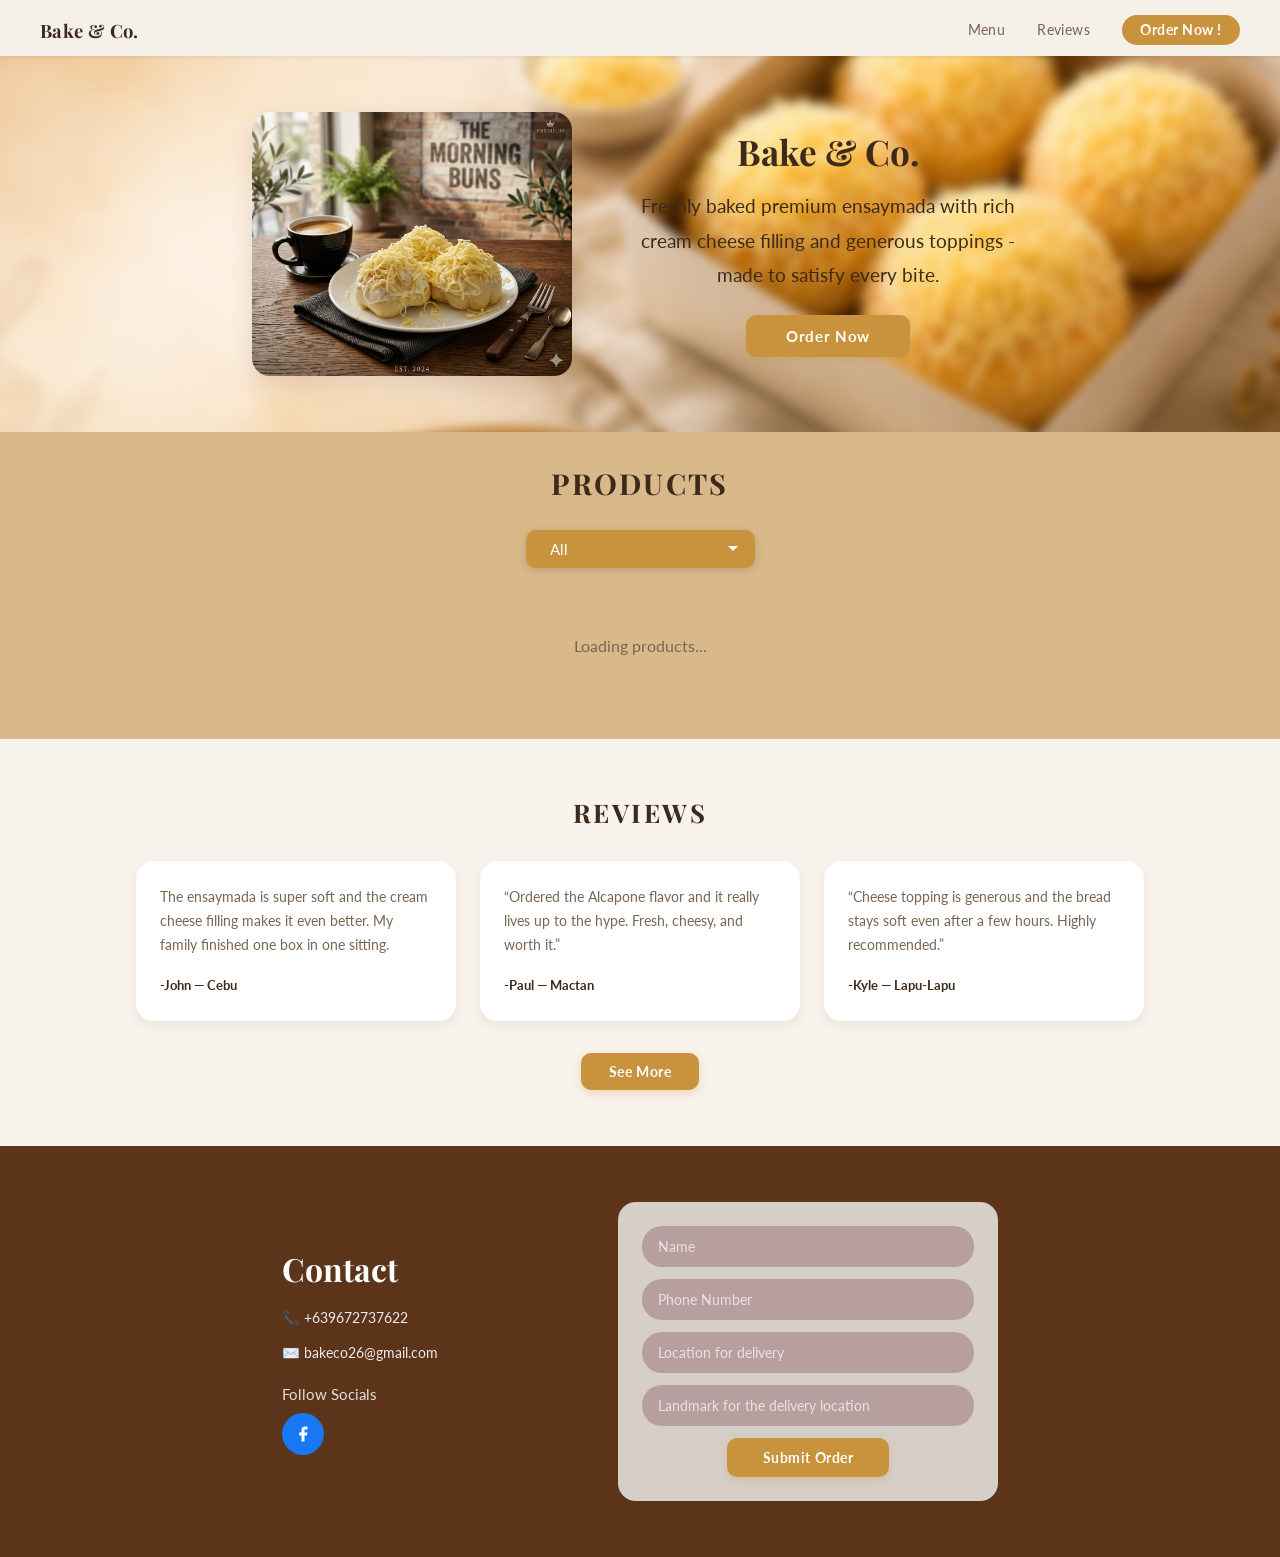
==== commit 46068bd7: "this commit is for the production phase" ====
--- a/Front-End/index.html
+++ b/Front-End/index.html
@@ -3,17 +3,16 @@
 <head>
     <meta charset="UTF-8">
     <meta name="viewport" content="width=device-width, initial-scale=1.0">
-    <link rel="stylesheet" href="../Front-End/src/styles/main-style.css">
+    <link rel="stylesheet" href="./src/styles/main-style.css">
     <title>Bake & Co.</title>
 </head>
 <body>
     <nav>
         <h1><a href="">Bake & Co.</a></h1>
         <ul id="navMenu">
-            <li><a href="#main-section">Home</a></li>
             <li><a href="#products-section">Menu</a></li>
             <li><a href="#review-section">Reviews</a></li>
-            <li><a href="#contact-section">Contact</a></li>
+            <li><a href="#products-section" class="nav-order-btn">Order Now !</a></li>
         </ul>
         <button class="nav-hamburger" id="navToggle" aria-label="Open menu">&#9776;</button>
     </nav>
@@ -21,7 +20,7 @@
 
     <section id="main-section" class="Hero">
         <div class="left-side">
-            <img src="../Front-End/src/img/picture1.jpg" alt="Ensaimada-Bread">
+            <img src="./src/img/picture1.jpg" alt="Ensaimada-Bread">
         </div>
         <div class="right-side">
             <h1>Bake & Co.</h1>
@@ -33,7 +32,6 @@
 <section id="products-section" class="products">
 <div class="tab"><h1>PRODUCTS</h1></div>
 
-  <!-- Category Filter Buttons -->
 <div class="category-filters">
   <select id="categorySelect">
     <option value="all">All</option>
@@ -41,129 +39,12 @@
     <option value="cheese">Cheese Cakes</option>
     <option value="moist">Moist Cakes</option>
     <option value="custom-made">Custom Made Order</option>
-    <!--- for future category
-    <option value="breads">Breads</option>
-    --->
   </select>
 </div>
 
-  <div class="products-inner">
-
-    <!-- ENSAYMADA -->
-    <div class="card" data-category="pastries">
-      <h2>Classic Cheese Ensaymada</h2>
-      <img src="../Front-End/src/img/product1.png" alt="Classic Cheese">
-      <p>Soft and fluffy ensaymada topped with rich grated cheese - our timeless bestseller.</p>
-      <button><a href="#contact-section">Order Now</a></button>
-    </div>
-    <div class="card" data-category="pastries">
-      <h2>Alcapone Ensaymada</h2>
-      <img src="../Front-End/src/img/product2.png" alt="Alcapone">
-      <p>A premium favorite topped with generous cheese and creamy sweetness in every bite.</p>
-      <button><a href="#contact-section">Order Now</a></button>
-    </div>
-    <div class="card" data-category="pastries">
-      <h2>Blueberry Ensaymada</h2>
-      <img src="../Front-End/src/img/product3.png" alt="Blueberry">
-      <p>A sweet creamy twist with blueberry flavor for something extra special.</p>
-      <button><a href="#contact-section">Order Now</a></button>
-    </div>
-
-    <!-- CHEESE CAKES -->
-<div class="card" data-category="cheese">
-  <h2>Classic Cheesecake</h2>
-  <img src="../Front-End/src/img/product4.png" alt="Classic Cheesecake">
-  <p>Rich and creamy baked cheesecake with a smooth texture and buttery graham crust.</p>
-  <button><a href="#contact-section">Order Now</a></button>
+<div class="products-inner" id="productsInner">
+  <p style="color:var(--text-muted);text-align:center;width:100%;padding:32px 0;">Loading products...</p>
 </div>
-
-<div class="card" data-category="cheese">
-  <h2>Mango Cream Cheesecake</h2>
-  <img src="../Front-End/src/img/product5.png" alt="Mango Cream Cheesecake">
-  <p>Silky cheesecake topped with sweet mango cream and juicy mango flavors in every bite.</p>
-  <button><a href="#contact-section">Order Now</a></button>
-</div>
-
-<div class="card" data-category="cheese">
-  <h2>Blueberry Cheesecake</h2>
-  <img src="../Front-End/src/img/product9.png" alt="Blueberry Cheesecake">
-  <p>Rich and creamy cheesecake topped with sweet blueberry sauce and bursting blueberry flavors.</p>
-  <button><a href="#contact-section">Order Now</a></button>
-</div>
-
-<div class="card" data-category="cheese">
-  <h2>Biscoff Cheesecake</h2>
-  <img src="../Front-End/src/img/product10.png" alt="Biscoff Cheesecake">
-  <p>Velvety cheesecake blended with crunchy Biscoff crumbs and a rich caramel biscuit flavor.</p>
-  <button><a href="#contact-section">Order Now</a></button>
-</div>
-
-<!-- MOIST CAKES -->
-<div class="card" data-category="moist">
-  <h2>Ube Moist Cake</h2>
-  <img src="../Front-End/src/img/product6.png" alt="Ube Moist">
-  <p>Soft and moist ube cake layered with creamy frosting and rich purple yam flavor.</p>
-  <button><a href="#contact-section">Order Now</a></button>
-</div>
-
-<div class="card" data-category="moist">
-  <h2>Bittersweet Chocolate Cake</h2>
-  <img src="../Front-End/src/img/product7.png" alt="Bittersweet Chocolate">
-  <p>Decadent chocolate cake with a rich bittersweet flavor and smooth chocolate frosting.</p>
-  <button><a href="#contact-section">Order Now</a></button>
-</div>
-
-<div class="card" data-category="moist">
-  <h2>Choco Moist Cake</h2>
-  <img src="../Front-End/src/img/product8.png" alt="Choco Moist">
-  <p>Ultra-moist chocolate cake packed with deep cocoa flavor and luscious chocolate icing.</p>
-  <button><a href="#contact-section">Order Now</a></button>
-</div>
-    
-
-<!-- CUSTOM MADE ORDER -->
-<div class="card" data-category="custom-made">
-    <h2>Custom Made Order</h2>
-    <img src="../Front-End/src/img/product11.png" alt="Choco Chip">
-    <p>Freshly baked treats customized to your style, flavor, and special occasion preferences.</p>
-    <button><a href="#contact-section">Order Now</a></button>
-</div>
-    
-
-    <!-- BREADS
-    <div class="card" data-category="breads">
-      <h2>Spanish Bread</h2>
-      <img src="/src/img/bread1.png" alt="Spanish Bread">
-      <p>Rolled soft bread filled with a sweet buttery breadcrumb filling inside.</p>
-      <button><a href="#contact-section">Order Now</a></button>
-    </div>
-    <div class="card" data-category="breads">
-      <h2>Tasty Loaf</h2>
-      <img src="/src/img/bread2.png" alt="Tasty Loaf">
-      <p>Soft white sandwich loaf, perfect for toasting or filling with your favorites.</p>
-      <button><a href="#contact-section">Order Now</a></button>
-    </div>
-    <div class="card" data-category="breads">
-      <h2>Monay</h2>
-      <img src="/src/img/bread3.png" alt="Monay">
-      <p>Dense, slightly sweet Filipino bread with a firm crust and soft interior.</p>
-      <button><a href="#contact-section">Order Now</a></button>
-    </div>
-    <div class="card" data-category="breads">
-      <h2>Pan de Coco</h2>
-      <img src="/src/img/bread4.png" alt="Pan de Coco">
-      <p>Soft rolls stuffed with sweetened shredded coconut filling — a classic treat.</p>
-      <button><a href="#contact-section">Order Now</a></button>
-    </div>
-    <div class="card" data-category="breads">
-      <h2>Putok</h2>
-      <img src="/src/img/bread5.png" alt="Putok">
-      <p>Star-shaped sugar-topped bread rolls with a slightly crispy sweet crust.</p>
-      <button><a href="#contact-section">Order Now</a></button>
-    </div>
-    -->
-
-  </div>
 </section>
 
     <section id="review-section" class="reviews">
@@ -186,33 +67,71 @@
     </section>
 
     <section id="contact-section" class="contact">
-        <div class="contact-info">
-            <h2>Contact</h2>
-            <p>📞 +639672737622</p>
-            <p>✉️ bakeco26@gmail.com</p>
-            <h3>Follow Socials</h3>
-            <a href="https://www.facebook.com/profile.php?id=61567567501151" class="fb-icon">
-                <svg xmlns="http://www.w3.org/2000/svg" width="18" height="18" viewBox="0 0 24 24" fill="white">
-                    <path d="M18 2h-3a5 5 0 0 0-5 5v3H7v4h3v8h4v-8h3l1-4h-4V7a1 1 0 0 1 1-1h3z"/>
-                </svg>
-            </a>
-        </div>
+    <div class="contact-info">
+        <h2>Contact</h2>
+        <p>📞 +639672737622</p>
+        <p>✉️ bakeco26@gmail.com</p>
+        <h3>Follow Socials</h3>
+        <a href="https://www.facebook.com/profile.php?id=61567567501151" class="fb-icon">
+            <svg xmlns="http://www.w3.org/2000/svg" width="18" height="18" viewBox="0 0 24 24" fill="white">
+                <path d="M18 2h-3a5 5 0 0 0-5 5v3H7v4h3v8h4v-8h3l1-4h-4V7a1 1 0 0 1 1-1h3z"/>
+            </svg>
+        </a>
+    </div>
+    <div class="contact-form-wrapper">
+        <form class="contact-form" method="POST">
+            <input type="text" name="name" placeholder="Name"/>
+            <input type="tel" name="number" placeholder="Phone Number"/>
+            <input type="text" name="address" placeholder="Location for delivery"/>
+            <input type="text" name="landmark" placeholder="Landmark for the delivery location">
+            <div id="order-items">
+                <div class="order-item">
+                    <select name="product[]" required>
+                        <option value="">Select a product</option>
+                    </select>
+                    <input type="number" name="quantity[]" placeholder="Qty" min="1" value="1"/>
+                    <button type="button" class="remove-item-btn" onclick="removeItem(this)">✕</button>
+                </div>
+            </div>
+            <button type="button" id="add-item-btn">+ Add Another Product</button>
+            <button type="submit">Submit Order</button>
+        </form>
+    </div>
+</section>
 
-        <div class="contact-form-wrapper" >
-            <form class="contact-form" method="POST">
-                <input type="text"  name="name" placeholder="Name"/>
-                <input type="tel" name="number" placeholder="Phone Number"/>
-                <input type="text" name="address" placeholder="Location for delivery"/>
-                <input type="text" name="landmark" placeholder="Landmark for the delivery location">
-                <textarea name="message" placeholder="Order" rows="4"></textarea>
-                <button type="submit">Submit</button>
-            </form>
-        </div>
-    </section>
+<!-- Order Modal -->
+<div class="modal-overlay" id="orderModal">
+    <div class="modal-box">
+        <button class="modal-close" id="modalClose">✕</button>
+        <h2>Place Your Order</h2>
+        <form class="contact-form modal-form" method="POST">
+            <input type="text" name="name" placeholder="Name"/>
+            <input type="tel" name="number" placeholder="Phone Number"/>
+            <input type="text" name="address" placeholder="Location for delivery"/>
+            <input type="text" name="landmark" placeholder="Landmark for the delivery location">
+            <div class="form-date-group">
+                <label style="font-size:.82rem;color: #3D2A1A;">Preferred Delivery Date</label>
+                <input type="date" name="delivery_date" required min="<?= date('Y-m-d', strtotime('+1 day')) ?>">
+            </div>
+            <div id="modal-order-items">
+                <div class="order-item">
+                    <select name="product[]" required>
+                        <option value="">Select a product</option>
+                    </select>
+                    <input type="number" name="quantity[]" placeholder="Qty" min="1" value="1"/>
+                    <button type="button" class="remove-item-btn" onclick="removeModalItem(this)">✕</button>
+                </div>
+            </div>
+            <button type="button" id="modal-add-item-btn">+ Add Another Product</button>
+            <button type="submit">Submit Order</button>
+        </form>
+    </div>
+</div>
 
-    <script src="../Front-End/src/js/landing-page/phone-nav-script.js"></script>
-    <script src="../Front-End/src/js/landing-page/multi-prod-script.js"></script>
-    <script src="../Front-End/src/js/landing-page/contact-script.js"></script>
+    <script src="./src/js/landing-page/phone-nav-script.js"></script>
+    <script src="./src/js/landing-page/products-loader.js"></script>
+    <script src="./src/js/landing-page/multi-prod-script.js"></script>
+    <script src="./src/js/landing-page/contact-script.js"></script>
 
 </body>
 </html>
--- a/Front-End/src/styles/main-style.css
+++ b/Front-End/src/styles/main-style.css
@@ -87,6 +87,25 @@
   transition: width var(--transition);
 }
 
+.nav-order-btn {
+  background: var(--accent) !important;
+  color: var(--white) !important;
+  padding: 7px 18px !important;
+  border-radius: 20px !important;
+  font-weight: 700 !important;
+  letter-spacing: .04em !important;
+  transition: background var(--transition), transform var(--transition) !important;
+}
+
+.nav-order-btn:hover {
+  background: var(--accent-hover) !important;
+  transform: translateY(-1px) !important;
+}
+
+.nav-order-btn::after {
+  display: none !important;
+}
+
 nav ul li a:hover { color: var(--accent); }
 nav ul li a:hover::after { width: 100%; }
 
@@ -520,6 +539,211 @@
   font-size: .9rem;
 }
 
+/* ===== ORDER ITEMS ===== */
+#order-items {
+  display: flex;
+  flex-direction: column;
+  gap: 8px;
+}
+
+.order-item {
+  display: flex;
+  gap: 8px;
+  align-items: center;
+}
+
+.order-item select {
+  flex: 2;
+  border: none;
+  outline: none;
+  background: #b89f9f;
+  color: var(--white);
+  padding: 12px 16px;
+  border-radius: 20px;
+  font-family: var(--font-body);
+  font-size: .88rem;
+  cursor: pointer;
+  appearance: none;
+  -webkit-appearance: none;
+  background-image: url("data:image/svg+xml,%3Csvg xmlns='http://www.w3.org/2000/svg' width='12' height='12' viewBox='0 0 12 12'%3E%3Cpath fill='white' d='M6 8L1 3h10z'/%3E%3C/svg%3E");
+  background-repeat: no-repeat;
+  background-position: right 16px center;
+  padding-right: 40px;
+  transition: background-color var(--transition), box-shadow var(--transition);
+}
+
+.order-item select:focus {
+  background-color: #c9aeae;
+  box-shadow: 0 0 0 2px var(--accent);
+}
+
+.order-item select option {
+  background: #fff;
+  color: var(--text-dark, #3d2a1a);
+}
+
+.order-item select optgroup {
+  background: #f5f0e8;
+  color: #7b6553;
+  font-style: normal;
+  font-weight: 700;
+}
+
+.order-item input[type="number"] {
+  flex: 0 0 70px;
+  border-radius: 20px;
+  text-align: center;
+}
+
+.remove-item-btn {
+  flex: 0 0 32px;
+  width: 32px;
+  height: 32px;
+  padding: 0;
+  font-size: .85rem;
+  border-radius: 50%;
+  background: #c0392b;
+  box-shadow: none;
+  display: flex;
+  align-items: center;
+  justify-content: center;
+}
+
+.remove-item-btn:hover {
+  background: #a93226;
+  transform: none;
+}
+
+#add-item-btn {
+  background: none;
+  color: var(--accent);
+  border: 1.5px solid var(--accent);
+  box-shadow: none;
+  font-size: .82rem;
+  padding: 7px 16px;
+  align-self: flex-start;
+}
+
+#add-item-btn:hover {
+  background: var(--accent);
+  color: white;
+  transform: none;
+  box-shadow: none;
+}
+
+/* ===== ORDER MODAL ===== */
+.modal-overlay {
+  display: none;
+  position: fixed;
+  inset: 0;
+  background: rgba(0,0,0,0.5);
+  z-index: 1000;
+  justify-content: center;
+  align-items: center;
+  padding: 20px;
+}
+
+.modal-overlay.open {
+  display: flex;
+}
+
+.modal-box {
+  background: #d6cfc7;
+  border-radius: var(--radius-lg);
+  padding: 28px 24px 32px;
+  width: 100%;
+  max-width: 560px;
+  max-height: 85vh;
+  overflow-y: auto;
+  position: relative;
+  animation: modalIn 0.22s ease;
+}
+
+@keyframes modalIn {
+  from { transform: translateY(20px); opacity: 0; }
+  to   { transform: translateY(0);    opacity: 1; }
+}
+
+.modal-box h2 {
+  font-family: var(--font-heading);
+  font-size: 1.2rem;
+  color: var(--text-dark);
+  margin-bottom: 16px;
+}
+
+.modal-close {
+  position: absolute;
+  top: 12px;
+  right: 14px;
+  background: none;
+  border: none;
+  font-size: 1rem;
+  cursor: pointer;
+  color: var(--text-muted);
+  box-shadow: none;
+  padding: 4px 8px;
+  border-radius: 6px;
+}
+
+.modal-form #modal-add-item-btn {
+  margin-bottom: 8px;
+}
+
+.modal-close:hover {
+  background: rgba(0,0,0,0.08);
+  transform: none;
+  box-shadow: none;
+}
+
+#modal-order-items {
+  display: flex;
+  flex-direction: column;
+  gap: 8px;
+  margin-bottom: 8px;
+}
+
+.contact .contact-form-wrapper #order-items, 
+.contact .contact-form-wrapper #add-item-btn {
+  display: none;
+}
+
+.card-price {
+  font-size: .95rem;
+  font-weight: 700;
+  color: var(--accent);
+  margin-top: auto;
+}
+
+.card-unit {
+  font-size: .78rem;
+  font-weight: 400;
+  color: var(--text-muted);
+}
+
+.form-date-group {
+  display: flex;
+  flex-direction: column;
+  gap: 6px;
+}
+
+.form-date-group input[type="date"] {
+  width: 100%;
+  border: none;
+  outline: none;
+  background: #b89f9f;
+  color: var(--white);
+  padding: 12px 16px;
+  border-radius: 20px;
+  font-family: var(--font-body);
+  font-size: .88rem;
+  transition: background var(--transition), box-shadow var(--transition);
+}
+
+.form-date-group input[type="date"]:focus {
+  background: #c9aeae;
+  box-shadow: 0 0 0 2px var(--accent);
+}
+
 /* ============================================================
    RESPONSIVE — TABLET (max-width: 860px)
    ============================================================ */
